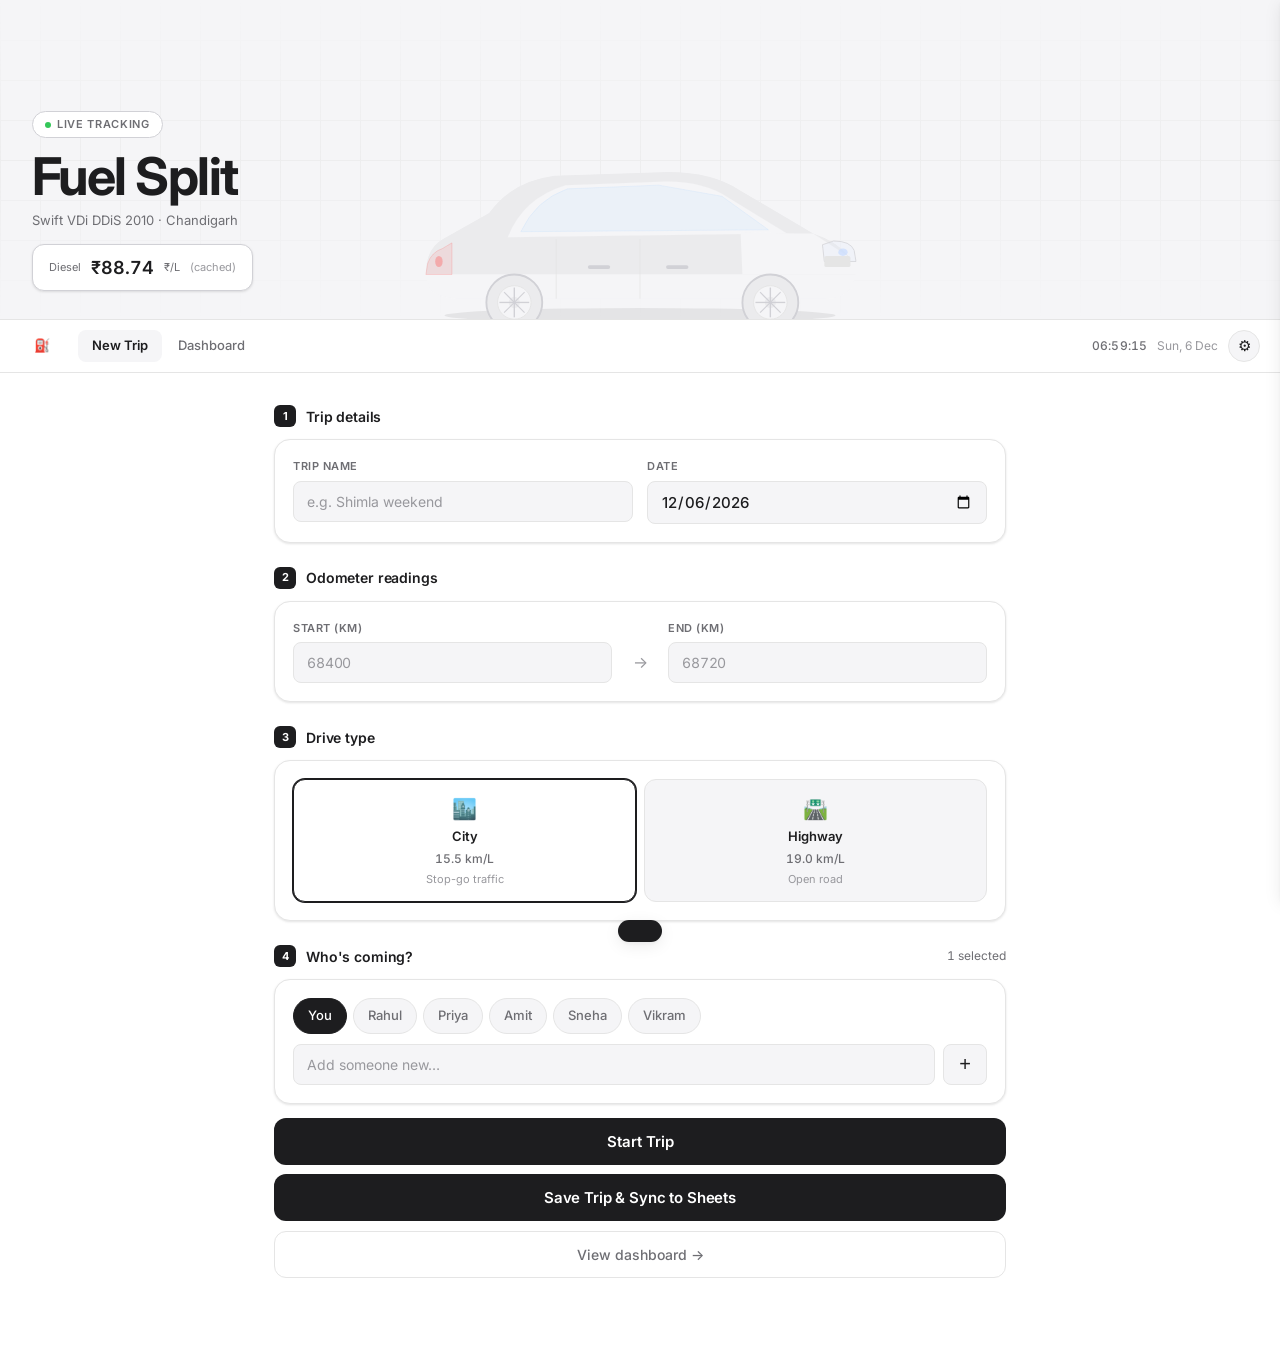
==== index.html @ 834951bd "initial commit" ====
<!DOCTYPE html>
<html lang="en" data-theme="light">
<head>
  <meta charset="UTF-8">
  <meta name="viewport" content="width=device-width, initial-scale=1.0">
  <meta name="apple-mobile-web-app-capable" content="yes">
  <meta name="apple-mobile-web-app-title" content="Fuel Split">
  <title>Fuel Split — New Trip</title>
  <link rel="stylesheet" href="styles.css">
</head>
<body>

<!-- ── SETTINGS ── -->
<div class="settings-overlay" id="settings-overlay"></div>
<aside class="settings-panel" id="settings-panel" aria-label="Settings">
  <div class="settings-header">
    <span class="settings-title">Settings</span>
    <button class="settings-close" id="settings-close" aria-label="Close">✕</button>
  </div>
  <div class="settings-body">
    <div class="setting-row">
      <div>
        <div class="setting-label">Dark mode</div>
        <div class="setting-sub">Switch appearance</div>
      </div>
      <div class="toggle-wrap">
        <input type="checkbox" class="toggle-input" id="theme-toggle">
        <label class="toggle-track" for="theme-toggle"></label>
      </div>
    </div>
    <div class="setting-row">
      <div>
        <div class="setting-label">Notifications</div>
        <div class="setting-sub">Trip alerts in browser</div>
      </div>
      <div class="toggle-wrap">
        <input type="checkbox" class="toggle-input" id="notif-toggle">
        <label class="toggle-track" for="notif-toggle"></label>
      </div>
    </div>
    <div class="setting-row" style="flex-direction:column;align-items:flex-start;gap:0">
      <div class="setting-label">Google Sheets URL</div>
      <div class="setting-sub" style="margin-bottom:8px">Your Apps Script Web App URL</div>
      <input type="text" class="settings-input" id="setting-sheets-url" placeholder="https://script.google.com/macros/s/…">
      <button class="settings-save-btn" id="settings-save-url">Save</button>
    </div>
  </div>
</aside>

<!-- ── HERO ── -->
<header class="hero">
  <div class="hero-grid" aria-hidden="true"></div>
  <div class="car-wrap" aria-hidden="true">
    <svg class="car-svg" viewBox="0 0 580 200" xmlns="http://www.w3.org/2000/svg">
      <ellipse cx="290" cy="196" rx="210" ry="8" fill="rgba(0,0,0,0.07)"/>
      <path d="M60 152 Q60 124 78 114 L128 86 Q152 52 198 46 L320 42 Q368 42 398 62 L476 108 Q506 118 518 138 L522 152 Z" fill="var(--bg-3)"/>
      <path d="M148 112 Q164 70 210 56 L318 52 Q360 52 386 70 L448 108 Z" fill="var(--bg-2)"/>
      <path d="M162 106 Q178 72 212 60 L310 56 L378 68 L428 104 Z" fill="rgba(150,200,255,0.1)" stroke="rgba(150,200,255,0.2)" stroke-width="0.8"/>
      <path d="M398 106 Q428 108 476 108 L522 138 L522 152 L400 152 Z" fill="var(--bg-2)"/>
      <path d="M498 116 Q516 116 520 126 L522 138 L488 138 L486 120 Z" fill="rgba(200,220,255,0.12)" stroke="var(--border-2)" stroke-width="0.8"/>
      <ellipse cx="508" cy="128" rx="5" ry="4" fill="rgba(200,220,255,0.7)"/>
      <rect x="488" y="132" width="28" height="12" rx="2" fill="var(--border)"/>
      <path d="M60 152 L522 152 L518 166 Q508 178 490 178 L100 178 Q76 178 64 168 Z" fill="var(--bg-2)"/>
      <path d="M78 124 Q66 128 62 140 L60 152 L88 152 L88 118 Z" fill="rgba(255,100,100,0.12)" stroke="rgba(255,80,80,0.25)" stroke-width="0.8"/>
      <ellipse cx="74" cy="138" rx="4" ry="6" fill="rgba(255,80,80,0.35)"/>
      <line x1="290" y1="114" x2="290" y2="178" stroke="var(--border)" stroke-width="0.8"/>
      <line x1="200" y1="114" x2="200" y2="178" stroke="var(--border)" stroke-width="0.8"/>
      <rect x="234" y="142" width="24" height="4" rx="2" fill="var(--border-2)"/>
      <rect x="318" y="142" width="24" height="4" rx="2" fill="var(--border-2)"/>
      <circle cx="155" cy="182" r="30" fill="var(--bg-3)" stroke="var(--border-2)" stroke-width="2"/>
      <circle cx="155" cy="182" r="18" fill="var(--bg-2)" stroke="var(--border)" stroke-width="1"/>
      <circle cx="155" cy="182" r="6"  fill="var(--bg-3)"/>
      <line x1="155" y1="166" x2="155" y2="198" stroke="var(--border-2)" stroke-width="1.5"/>
      <line x1="139" y1="182" x2="171" y2="182" stroke="var(--border-2)" stroke-width="1.5"/>
      <line x1="144" y1="171" x2="166" y2="193" stroke="var(--border-2)" stroke-width="1.2"/>
      <line x1="144" y1="193" x2="166" y2="171" stroke="var(--border-2)" stroke-width="1.2"/>
      <circle cx="430" cy="182" r="30" fill="var(--bg-3)" stroke="var(--border-2)" stroke-width="2"/>
      <circle cx="430" cy="182" r="18" fill="var(--bg-2)" stroke="var(--border)" stroke-width="1"/>
      <circle cx="430" cy="182" r="6"  fill="var(--bg-3)"/>
      <line x1="430" y1="166" x2="430" y2="198" stroke="var(--border-2)" stroke-width="1.5"/>
      <line x1="414" y1="182" x2="446" y2="182" stroke="var(--border-2)" stroke-width="1.5"/>
      <line x1="419" y1="171" x2="441" y2="193" stroke="var(--border-2)" stroke-width="1.2"/>
      <line x1="419" y1="193" x2="441" y2="171" stroke="var(--border-2)" stroke-width="1.2"/>
    </svg>
  </div>
  <div class="hero-content">
    <div class="hero-badge"><span class="dot" aria-hidden="true"></span> Live tracking</div>
    <h1 class="hero-title">Fuel Split</h1>
    <p class="hero-sub">Swift VDi DDiS 2010 · Chandigarh</p>
    <div class="fuel-pill" role="status" aria-live="polite">
      <span class="label">Diesel</span>
      <span class="price" id="fuel-price-hero">—</span>
      <span class="label">₹/L</span>
      <span class="loading" id="fuel-loading">fetching…</span>
    </div>
  </div>
</header>

<!-- ── NAV ── -->
<nav class="nav" role="navigation">
  <a href="index.html" class="nav-logo" aria-label="Fuel Split home">⛽</a>
  <a href="index.html" class="active" aria-current="page">New Trip</a>
  <a href="dashboard.html">Dashboard</a>
  <div class="nav-right">
    <span class="nav-clock" id="nav-clock">--:--:--</span>
    <span class="nav-date"  id="nav-date"></span>
    <button class="nav-icon-btn" id="settings-btn" aria-label="Settings">⚙</button>
  </div>
</nav>

<!-- ── ACTIVE TRIP BANNER ── -->
<section class="active-trip-banner" id="active-trip-banner" aria-label="Trip in progress">
  <div class="atb-inner">
    <div class="atb-pulse" aria-hidden="true"></div>
    <div class="atb-info">
      <div class="atb-title" id="atb-title">Trip in progress</div>
      <div class="atb-meta"  id="atb-meta">Started at —</div>
    </div>
    <div class="atb-duration" id="atb-duration" aria-live="off">00m 00s</div>
  </div>
  <div class="atb-inner">
    <div class="atb-end-row">
      <input type="number" id="atb-odo-end" inputmode="numeric" placeholder="End odometer (km)" aria-label="End odometer">
      <button class="btn-finish" id="btn-finish-trip">Finish Trip</button>
      <button class="btn-cancel-trip" id="btn-cancel-trip">Cancel</button>
    </div>
  </div>
</section>

<!-- ── FORM ── -->
<main class="container" id="form-section">

  <!-- 1 · Trip details -->
  <div class="section-head">
    <div class="section-num" aria-hidden="true">1</div>
    <h2 class="section-title">Trip details</h2>
  </div>
  <div class="card">
    <div class="form-grid cols-2">
      <div class="field">
        <label for="trip-name">Trip name</label>
        <input type="text" id="trip-name" placeholder="e.g. Shimla weekend" autocomplete="off">
      </div>
      <div class="field">
        <label for="trip-date">Date</label>
        <input type="date" id="trip-date">
      </div>
    </div>
  </div>

  <!-- 2 · Odometer -->
  <div class="section-head section-gap">
    <div class="section-num" aria-hidden="true">2</div>
    <h2 class="section-title">Odometer readings</h2>
    <span class="section-meta" id="dist-display" aria-live="polite"></span>
  </div>
  <div class="card">
    <div class="odo-row">
      <div class="field">
        <label for="odo-start">Start (km)</label>
        <input type="number" id="odo-start" placeholder="68400" inputmode="numeric">
      </div>
      <div class="odo-arrow" aria-hidden="true">→</div>
      <div class="field">
        <label for="odo-end">End (km)</label>
        <input type="number" id="odo-end" placeholder="68720" inputmode="numeric">
      </div>
    </div>
  </div>

  <!-- 3 · Drive type -->
  <div class="section-head section-gap">
    <div class="section-num" aria-hidden="true">3</div>
    <h2 class="section-title">Drive type</h2>
  </div>
  <div class="card">
    <div class="mileage-toggle" role="group" aria-label="Drive type">
      <label class="mileage-opt">
        <input type="radio" name="mileage" value="15.5" id="mileage-city" checked>
        <div class="mileage-face">
          <span class="mileage-icon" aria-hidden="true">🏙️</span>
          <span class="mileage-name">City</span>
          <span class="mileage-val">15.5 km/L</span>
          <span class="mileage-desc">Stop-go traffic</span>
        </div>
      </label>
      <label class="mileage-opt">
        <input type="radio" name="mileage" value="19" id="mileage-hwy">
        <div class="mileage-face">
          <span class="mileage-icon" aria-hidden="true">🛣️</span>
          <span class="mileage-name">Highway</span>
          <span class="mileage-val">19.0 km/L</span>
          <span class="mileage-desc">Open road</span>
        </div>
      </label>
    </div>
  </div>

  <!-- 4 · Passengers -->
  <div class="section-head section-gap">
    <div class="section-num" aria-hidden="true">4</div>
    <h2 class="section-title">Who's coming?</h2>
    <span class="section-meta" id="pcount-display" aria-live="polite"></span>
  </div>
  <div class="card">
    <div class="passenger-grid" id="p-grid" role="group" aria-label="Passengers"></div>
    <div class="add-row">
      <input type="text" id="new-person" placeholder="Add someone new…" autocomplete="off" aria-label="New passenger name">
      <button class="add-btn" id="add-person-btn" aria-label="Add passenger">+</button>
    </div>
  </div>

  <!-- Live result -->
  <div class="result-card" id="result-card" role="region" aria-label="Cost breakdown" aria-live="polite">
    <div class="result-grid">
      <div class="result-stat"><div class="val" id="r-dist">—</div><div class="lbl">Distance</div></div>
      <div class="result-stat"><div class="val" id="r-fuel">—</div><div class="lbl">Fuel used</div></div>
      <div class="result-stat"><div class="val" id="r-total">—</div><div class="lbl">Total cost</div></div>
    </div>
    <div class="per-person-box">
      <div class="pp-label">Each person pays</div>
      <div class="pp-val" id="r-per">₹0</div>
      <div class="pp-sub" id="r-sub">across 0 people</div>
    </div>
    <div class="split-list" id="split-list" aria-label="Per-person breakdown"></div>
  </div>

  <!-- Actions -->
  <button class="btn-start" id="btn-start-trip">Start Trip</button>
  <button class="btn-primary" id="btn-save-trip">
    <span id="submit-text">Save Trip &amp; Sync to Sheets</span>
  </button>
  <a href="dashboard.html" class="btn-secondary">View dashboard →</a>

</main>

<div class="toast" id="toast" role="alert" aria-live="assertive"></div>

<script src="app.js"></script>
<script src="trip.js"></script>
</body>
</html>
---- styles.css ----
/* ── FONTS ── */
@import url('https://fonts.googleapis.com/css2?family=Inter:wght@300;400;500;600;700&display=swap');

/* ── THEME VARIABLES ── */
:root {
  --bg: #ffffff;
  --bg-2: #f5f5f7;
  --bg-3: #ebebed;
  --surface: #ffffff;
  --surface-2: #f5f5f7;
  --border: #e5e5e5;
  --border-2: #d1d1d6;
  --text: #1d1d1f;
  --text-2: #3d3d3f;
  --muted: #6e6e73;
  --muted-2: #98989d;
  --accent: #1d1d1f;
  --accent-inv: #ffffff;
  --danger: #ff3b30;
  --success: #34c759;
  --shadow: 0 1px 3px rgba(0, 0, 0, 0.08), 0 1px 2px rgba(0, 0, 0, 0.04);
  --shadow-md: 0 4px 16px rgba(0, 0, 0, 0.08), 0 2px 4px rgba(0, 0, 0, 0.04);
  --radius-sm: 8px;
  --radius-md: 12px;
  --radius-lg: 16px;
  --radius-xl: 20px;
  --transition: 0.18s cubic-bezier(0.4, 0, 0.2, 1);
}

[data-theme="dark"] {
  --bg: #000000;
  --bg-2: #111111;
  --bg-3: #1c1c1e;
  --surface: #1c1c1e;
  --surface-2: #2c2c2e;
  --border: #2c2c2e;
  --border-2: #3a3a3c;
  --text: #f5f5f7;
  --text-2: #d1d1d6;
  --muted: #8e8e93;
  --muted-2: #636366;
  --accent: #f5f5f7;
  --accent-inv: #000000;
  --danger: #ff453a;
  --success: #30d158;
  --shadow: 0 1px 3px rgba(0, 0, 0, 0.4), 0 1px 2px rgba(0, 0, 0, 0.3);
  --shadow-md: 0 4px 16px rgba(0, 0, 0, 0.5), 0 2px 4px rgba(0, 0, 0, 0.3);
}

/* ── RESET ── */
*,
*::before,
*::after {
  box-sizing: border-box;
  margin: 0;
  padding: 0;
}

html {
  -webkit-font-smoothing: antialiased;
  -moz-osx-font-smoothing: grayscale;
}

body {
  font-family: 'Inter', -apple-system, sans-serif;
  background: var(--bg);
  color: var(--text);
  min-height: 100vh;
  overflow-x: hidden;
  transition: background var(--transition), color var(--transition);
  font-size: 15px;
  line-height: 1.5;
}

/* ── HERO ── */
.hero {
  position: relative;
  width: 100%;
  min-height: 320px;
  display: flex;
  flex-direction: column;
  justify-content: flex-end;
  overflow: hidden;
  background: var(--bg-2);
  border-bottom: 1px solid var(--border);
}

.hero-grid {
  position: absolute;
  inset: 0;
  background-image:
    linear-gradient(var(--border) 1px, transparent 1px),
    linear-gradient(90deg, var(--border) 1px, transparent 1px);
  background-size: 40px 40px;
  mask-image: linear-gradient(to bottom, transparent 0%, black 50%, transparent 100%);
  opacity: 0.5;
}

.car-wrap {
  position: absolute;
  bottom: 0;
  left: 50%;
  transform: translateX(-50%);
  width: 100%;
  max-width: 600px;
  display: flex;
  justify-content: center;
  pointer-events: none;
}

.car-svg {
  width: 100%;
  max-width: 540px;
  animation: carFloat 5s ease-in-out infinite;
}

@keyframes carFloat {

  0%,
  100% {
    transform: translateY(0px);
  }

  50% {
    transform: translateY(-6px);
  }
}

.hero-content {
  position: relative;
  z-index: 2;
  padding: 0 32px 28px;
}

.hero-badge {
  display: inline-flex;
  align-items: center;
  gap: 6px;
  background: var(--surface);
  border: 1px solid var(--border-2);
  border-radius: 20px;
  padding: 4px 12px;
  font-size: 11px;
  font-weight: 600;
  letter-spacing: 0.06em;
  text-transform: uppercase;
  color: var(--muted);
  margin-bottom: 12px;
}

.hero-badge .dot {
  width: 6px;
  height: 6px;
  background: var(--success);
  border-radius: 50%;
  animation: blink 2s infinite;
}

@keyframes blink {

  0%,
  100% {
    opacity: 1;
  }

  50% {
    opacity: 0.3;
  }
}

.hero-title {
  font-size: clamp(32px, 6vw, 52px);
  font-weight: 700;
  letter-spacing: -0.03em;
  line-height: 1.05;
  color: var(--text);
}

.hero-sub {
  font-size: 13px;
  color: var(--muted);
  margin-top: 6px;
  font-weight: 400;
}

.fuel-pill {
  display: inline-flex;
  align-items: center;
  gap: 10px;
  background: var(--surface);
  border: 1px solid var(--border-2);
  border-radius: var(--radius-md);
  padding: 9px 16px;
  margin-top: 14px;
  font-size: 13px;
  box-shadow: var(--shadow);
}

.fuel-pill .price {
  font-size: 18px;
  font-weight: 600;
  color: var(--text);
  font-variant-numeric: tabular-nums;
}

.fuel-pill .label {
  font-size: 11px;
  color: var(--muted);
}

.fuel-pill .loading {
  color: var(--muted-2);
  font-size: 11px;
}

/* ── NAV ── */
.nav {
  display: flex;
  align-items: center;
  gap: 2px;
  padding: 10px 20px;
  border-bottom: 1px solid var(--border);
  background: rgba(255, 255, 255, 0.85);
  position: sticky;
  top: 0;
  z-index: 100;
  backdrop-filter: saturate(180%) blur(20px);
  -webkit-backdrop-filter: saturate(180%) blur(20px);
  transition: background var(--transition);
}

[data-theme="dark"] .nav {
  background: rgba(0, 0, 0, 0.8);
}

.nav-logo {
  font-size: 14px;
  font-weight: 700;
  letter-spacing: -0.02em;
  color: var(--text);
  margin-right: 12px;
  text-decoration: none;
}

.nav a {
  padding: 6px 14px;
  border-radius: var(--radius-sm);
  font-size: 13px;
  font-weight: 500;
  color: var(--muted);
  text-decoration: none;
  transition: all var(--transition);
}

.nav a:hover {
  color: var(--text);
  background: var(--bg-2);
}

.nav a.active {
  color: var(--text);
  background: var(--bg-2);
  font-weight: 600;
}

.nav-right {
  margin-left: auto;
  display: flex;
  align-items: center;
  gap: 10px;
}

.nav-clock {
  font-size: 12px;
  font-weight: 500;
  color: var(--muted);
  font-variant-numeric: tabular-nums;
  letter-spacing: 0.01em;
}

.nav-date {
  font-size: 12px;
  color: var(--muted-2);
}

.nav-icon-btn {
  width: 32px;
  height: 32px;
  border-radius: 50%;
  background: var(--bg-2);
  border: 1px solid var(--border);
  display: flex;
  align-items: center;
  justify-content: center;
  cursor: pointer;
  transition: all var(--transition);
  color: var(--text);
  font-size: 15px;
}

.nav-icon-btn:hover {
  background: var(--bg-3);
}

/* ── ACTIVE TRIP BANNER ── */
.active-trip-banner {
  background: var(--text);
  color: var(--accent-inv);
  padding: 20px 24px;
  display: none;
}

.active-trip-banner.visible {
  display: block;
}

.atb-inner {
  max-width: 780px;
  margin: 0 auto;
  display: flex;
  align-items: center;
  gap: 16px;
  flex-wrap: wrap;
}

.atb-pulse {
  width: 10px;
  height: 10px;
  border-radius: 50%;
  background: var(--success);
  box-shadow: 0 0 0 3px rgba(52, 199, 89, 0.25);
  animation: pulse-ring 2s infinite;
  flex-shrink: 0;
}

@keyframes pulse-ring {
  0% {
    box-shadow: 0 0 0 0 rgba(52, 199, 89, 0.4);
  }

  70% {
    box-shadow: 0 0 0 8px rgba(52, 199, 89, 0);
  }

  100% {
    box-shadow: 0 0 0 0 rgba(52, 199, 89, 0);
  }
}

.atb-info {
  flex: 1;
}

.atb-title {
  font-size: 14px;
  font-weight: 600;
  opacity: 0.9;
}

.atb-meta {
  font-size: 12px;
  opacity: 0.6;
  margin-top: 2px;
}

.atb-duration {
  font-size: 20px;
  font-weight: 700;
  font-variant-numeric: tabular-nums;
  letter-spacing: -0.02em;
}

.atb-end-row {
  display: flex;
  align-items: center;
  gap: 8px;
  margin-top: 14px;
  padding-top: 14px;
  border-top: 1px solid rgba(255, 255, 255, 0.12);
}

.atb-end-row input {
  background: rgba(255, 255, 255, 0.1);
  border: 1px solid rgba(255, 255, 255, 0.2);
  border-radius: var(--radius-sm);
  padding: 9px 14px;
  font-size: 15px;
  font-family: 'Inter', sans-serif;
  font-weight: 500;
  color: inherit;
  outline: none;
  width: 160px;
  font-variant-numeric: tabular-nums;
}

.atb-end-row input::placeholder {
  color: rgba(255, 255, 255, 0.35);
}

.atb-end-row input:focus {
  border-color: rgba(255, 255, 255, 0.5);
}

.btn-finish {
  padding: 9px 20px;
  background: var(--accent-inv);
  color: var(--accent);
  border: none;
  border-radius: var(--radius-sm);
  font-size: 13px;
  font-weight: 600;
  font-family: 'Inter', sans-serif;
  cursor: pointer;
  transition: opacity var(--transition);
}

.btn-finish:hover {
  opacity: 0.85;
}

.btn-cancel-trip {
  padding: 9px 16px;
  background: transparent;
  color: rgba(255, 255, 255, 0.5);
  border: 1px solid rgba(255, 255, 255, 0.15);
  border-radius: var(--radius-sm);
  font-size: 13px;
  font-family: 'Inter', sans-serif;
  cursor: pointer;
  transition: all var(--transition);
}

.btn-cancel-trip:hover {
  color: rgba(255, 255, 255, 0.8);
  border-color: rgba(255, 255, 255, 0.3);
}

/* ── CONTAINER ── */
.container {
  max-width: 780px;
  margin: 0 auto;
  padding: 32px 24px 80px;
}

.container-wide {
  max-width: 1080px;
  margin: 0 auto;
  padding: 28px 24px 80px;
}

/* ── SECTION HEADERS ── */
.section-head {
  display: flex;
  align-items: center;
  gap: 10px;
  margin-bottom: 12px;
}

.section-num {
  width: 22px;
  height: 22px;
  background: var(--text);
  color: var(--accent-inv);
  border-radius: 6px;
  display: flex;
  align-items: center;
  justify-content: center;
  font-size: 11px;
  font-weight: 700;
  flex-shrink: 0;
}

.section-title {
  font-size: 14px;
  font-weight: 600;
  letter-spacing: -0.01em;
}

.section-meta {
  font-size: 12px;
  color: var(--muted);
  margin-left: auto;
  font-variant-numeric: tabular-nums;
}

/* ── CARDS ── */
.card {
  background: var(--surface);
  border: 1px solid var(--border);
  border-radius: var(--radius-lg);
  padding: 18px;
  margin-bottom: 10px;
  box-shadow: var(--shadow);
  transition: border-color var(--transition);
}

.card:focus-within {
  border-color: var(--border-2);
}

.section-gap {
  margin-top: 24px;
}

/* ── FORM ELEMENTS ── */
.form-grid {
  display: grid;
  gap: 14px;
}

.form-grid.cols-2 {
  grid-template-columns: 1fr 1fr;
}

.form-grid.cols-3 {
  grid-template-columns: 1fr 1fr 1fr;
}

.field label {
  display: block;
  font-size: 11px;
  font-weight: 600;
  letter-spacing: 0.05em;
  text-transform: uppercase;
  color: var(--muted);
  margin-bottom: 6px;
}

input[type=text],
input[type=number],
input[type=date] {
  width: 100%;
  background: var(--bg-2);
  border: 1px solid var(--border);
  border-radius: var(--radius-sm);
  padding: 10px 13px;
  font-size: 15px;
  font-family: 'Inter', sans-serif;
  font-weight: 500;
  color: var(--text);
  outline: none;
  transition: border-color var(--transition), box-shadow var(--transition);
  -webkit-appearance: none;
}

input[type=number] {
  font-variant-numeric: tabular-nums;
  letter-spacing: -0.01em;
}

input:focus {
  border-color: var(--border-2);
  box-shadow: 0 0 0 3px rgba(0, 0, 0, 0.06);
}

[data-theme="dark"] input:focus {
  box-shadow: 0 0 0 3px rgba(255, 255, 255, 0.06);
}

input::placeholder {
  color: var(--muted-2);
  font-weight: 400;
  font-size: 14px;
}

/* Odo row */
.odo-row {
  display: grid;
  grid-template-columns: 1fr 40px 1fr;
  gap: 8px;
  align-items: end;
}

.odo-arrow {
  height: 42px;
  display: flex;
  align-items: center;
  justify-content: center;
  color: var(--muted-2);
  font-size: 16px;
}

/* Mileage toggle */
.mileage-toggle {
  display: grid;
  grid-template-columns: 1fr 1fr;
  gap: 8px;
}

.mileage-opt {
  position: relative;
  cursor: pointer;
}

.mileage-opt input {
  display: none;
}

.mileage-face {
  display: flex;
  flex-direction: column;
  align-items: center;
  justify-content: center;
  gap: 3px;
  padding: 14px 10px;
  border-radius: var(--radius-md);
  border: 1px solid var(--border);
  background: var(--bg-2);
  transition: all var(--transition);
  text-align: center;
}

.mileage-opt input:checked~.mileage-face {
  border-color: var(--text);
  background: var(--surface);
  box-shadow: 0 0 0 1px var(--text);
}

.mileage-icon {
  font-size: 20px;
}

.mileage-name {
  font-size: 13px;
  font-weight: 600;
  color: var(--text);
}

.mileage-val {
  font-size: 12px;
  color: var(--muted);
  font-variant-numeric: tabular-nums;
  font-weight: 500;
}

.mileage-desc {
  font-size: 11px;
  color: var(--muted-2);
}

/* Passengers */
.passenger-grid {
  display: flex;
  flex-wrap: wrap;
  gap: 6px;
  margin-bottom: 10px;
}

.p-chip {
  padding: 7px 14px;
  border-radius: 20px;
  font-size: 13px;
  font-weight: 500;
  background: var(--bg-2);
  border: 1px solid var(--border);
  color: var(--muted);
  cursor: pointer;
  transition: all var(--transition);
  user-select: none;
}

.p-chip:hover {
  border-color: var(--border-2);
  color: var(--text);
}

.p-chip.on {
  background: var(--text);
  border-color: var(--text);
  color: var(--accent-inv);
}

.add-row {
  display: flex;
  gap: 8px;
}

.add-row input {
  flex: 1;
}

.add-btn {
  background: var(--bg-2);
  border: 1px solid var(--border);
  border-radius: var(--radius-sm);
  width: 44px;
  color: var(--text);
  font-size: 20px;
  font-weight: 300;
  cursor: pointer;
  display: flex;
  align-items: center;
  justify-content: center;
  transition: all var(--transition);
  flex-shrink: 0;
}

.add-btn:hover {
  background: var(--bg-3);
  border-color: var(--border-2);
}

/* Live result card */
.result-card {
  background: var(--bg-2);
  border: 1px solid var(--border);
  border-radius: var(--radius-lg);
  padding: 20px;
  margin: 14px 0;
  display: none;
  box-shadow: var(--shadow);
}

.result-card.show {
  display: block;
  animation: fadeUp 0.2s ease;
}

@keyframes fadeUp {
  from {
    opacity: 0;
    transform: translateY(6px);
  }

  to {
    opacity: 1;
    transform: translateY(0);
  }
}

.result-grid {
  display: grid;
  grid-template-columns: 1fr 1fr 1fr;
  gap: 12px;
  margin-bottom: 16px;
}

.result-stat {
  text-align: center;
}

.result-stat .val {
  font-size: 18px;
  font-weight: 600;
  color: var(--text);
  font-variant-numeric: tabular-nums;
  letter-spacing: -0.02em;
}

.result-stat .lbl {
  font-size: 10px;
  letter-spacing: 0.05em;
  text-transform: uppercase;
  color: var(--muted);
  margin-top: 3px;
}

.per-person-box {
  border-top: 1px solid var(--border);
  padding-top: 16px;
  text-align: center;
}

.per-person-box .pp-label {
  font-size: 11px;
  letter-spacing: 0.06em;
  text-transform: uppercase;
  color: var(--muted);
  margin-bottom: 4px;
}

.per-person-box .pp-val {
  font-size: 48px;
  font-weight: 700;
  color: var(--text);
  line-height: 1.05;
  letter-spacing: -0.03em;
  font-variant-numeric: tabular-nums;
}

.per-person-box .pp-sub {
  font-size: 13px;
  color: var(--muted);
  margin-top: 4px;
}

.split-list {
  margin-top: 14px;
  display: flex;
  flex-direction: column;
  gap: 4px;
}

.split-row {
  display: flex;
  justify-content: space-between;
  align-items: center;
  font-size: 13px;
  padding: 7px 10px;
  background: var(--surface);
  border: 1px solid var(--border);
  border-radius: var(--radius-sm);
}

.split-row .name {
  color: var(--text-2);
  font-weight: 500;
}

.split-row .amt {
  font-variant-numeric: tabular-nums;
  color: var(--text);
  font-weight: 600;
}

/* ── BUTTONS ── */
.btn-primary {
  display: flex;
  align-items: center;
  justify-content: center;
  gap: 8px;
  width: 100%;
  padding: 14px;
  margin-top: 9px;
  background: var(--text);
  color: var(--accent-inv);
  border: none;
  border-radius: var(--radius-md);
  font-size: 15px;
  font-weight: 600;
  font-family: 'Inter', sans-serif;
  letter-spacing: -0.01em;
  cursor: pointer;
  transition: opacity var(--transition), transform var(--transition);
}

.btn-primary:hover {
  opacity: 0.85;
}

.btn-primary:active {
  transform: scale(0.99);
}

.btn-primary.loading {
  opacity: 0.6;
  pointer-events: none;
}

.btn-start {
  width: 100%;
  padding: 14px;
  background: var(--text);
  color: var(--accent-inv);
  border: none;
  border-radius: var(--radius-md);
  font-size: 15px;
  font-weight: 600;
  font-family: 'Inter', sans-serif;
  cursor: pointer;
  transition: opacity var(--transition);
  margin-top: 4px;
}

.btn-start:hover {
  opacity: 0.85;
}

.btn-secondary {
  display: block;
  text-align: center;
  margin-top: 10px;
  padding: 12px;
  border: 1px solid var(--border);
  border-radius: var(--radius-md);
  font-size: 14px;
  font-weight: 500;
  color: var(--muted);
  text-decoration: none;
  transition: all var(--transition);
  cursor: pointer;
  background: transparent;
  width: 100%;
  font-family: 'Inter', sans-serif;
}

.btn-secondary:hover {
  border-color: var(--border-2);
  color: var(--text);
  background: var(--bg-2);
}

/* ── SETTINGS PANEL ── */
.settings-overlay {
  position: fixed;
  inset: 0;
  background: rgba(0, 0, 0, 0.3);
  z-index: 200;
  opacity: 0;
  pointer-events: none;
  transition: opacity var(--transition);
  backdrop-filter: blur(2px);
}

.settings-overlay.open {
  opacity: 1;
  pointer-events: all;
}

.settings-panel {
  position: fixed;
  top: 0;
  right: 0;
  bottom: 0;
  width: 320px;
  background: var(--surface);
  border-left: 1px solid var(--border);
  z-index: 201;
  transform: translateX(100%);
  transition: transform 0.25s cubic-bezier(0.4, 0, 0.2, 1);
  display: flex;
  flex-direction: column;
  box-shadow: var(--shadow-md);
}

.settings-panel.open {
  transform: translateX(0);
}

.settings-header {
  display: flex;
  align-items: center;
  justify-content: space-between;
  padding: 20px 20px 16px;
  border-bottom: 1px solid var(--border);
}

.settings-title {
  font-size: 16px;
  font-weight: 600;
  letter-spacing: -0.01em;
}

.settings-close {
  width: 28px;
  height: 28px;
  border-radius: 50%;
  background: var(--bg-2);
  border: none;
  cursor: pointer;
  display: flex;
  align-items: center;
  justify-content: center;
  font-size: 14px;
  color: var(--muted);
  transition: all var(--transition);
}

.settings-close:hover {
  background: var(--bg-3);
  color: var(--text);
}

.settings-body {
  flex: 1;
  padding: 20px;
  overflow-y: auto;
}

.setting-row {
  display: flex;
  align-items: center;
  justify-content: space-between;
  padding: 14px 0;
  border-bottom: 1px solid var(--border);
}

.setting-row:last-child {
  border-bottom: none;
}

.setting-label {
  font-size: 14px;
  font-weight: 500;
}

.setting-sub {
  font-size: 12px;
  color: var(--muted);
  margin-top: 2px;
}

/* Toggle switch */
.toggle-wrap {
  position: relative;
}

.toggle-input {
  position: absolute;
  opacity: 0;
  width: 0;
  height: 0;
}

.toggle-track {
  display: block;
  width: 44px;
  height: 26px;
  background: var(--bg-3);
  border-radius: 13px;
  cursor: pointer;
  transition: background var(--transition);
  position: relative;
}

.toggle-input:checked+.toggle-track {
  background: var(--text);
}

.toggle-track::after {
  content: '';
  position: absolute;
  top: 3px;
  left: 3px;
  width: 20px;
  height: 20px;
  background: #fff;
  border-radius: 50%;
  transition: transform var(--transition);
  box-shadow: 0 1px 3px rgba(0, 0, 0, 0.2);
}

.toggle-input:checked+.toggle-track::after {
  transform: translateX(18px);
}

.settings-input {
  width: 100%;
  background: var(--bg-2);
  border: 1px solid var(--border);
  border-radius: var(--radius-sm);
  padding: 9px 12px;
  font-size: 12px;
  font-family: 'Inter', monospace;
  color: var(--text);
  outline: none;
  margin-top: 10px;
  transition: border-color var(--transition);
}

.settings-input:focus {
  border-color: var(--border-2);
}

.settings-input::placeholder {
  color: var(--muted-2);
  font-weight: 400;
}

.settings-save-btn {
  width: 100%;
  margin-top: 8px;
  padding: 10px;
  background: var(--text);
  color: var(--accent-inv);
  border: none;
  border-radius: var(--radius-sm);
  font-size: 13px;
  font-weight: 600;
  font-family: 'Inter', sans-serif;
  cursor: pointer;
  transition: opacity var(--transition);
}

.settings-save-btn:hover {
  opacity: 0.8;
}

/* ── TOAST ── */
.toast {
  position: fixed;
  bottom: 28px;
  left: 50%;
  transform: translateX(-50%) translateY(70px);
  background: var(--text);
  color: var(--accent-inv);
  padding: 11px 22px;
  border-radius: 24px;
  font-size: 13px;
  font-weight: 600;
  z-index: 500;
  transition: transform 0.3s cubic-bezier(0.34, 1.56, 0.64, 1);
  white-space: nowrap;
  pointer-events: none;
  box-shadow: var(--shadow-md);
}

.toast.show {
  transform: translateX(-50%) translateY(0);
}

/* ── DASHBOARD HEADER ── */
.dash-header {
  padding: 28px 24px 20px;
  border-bottom: 1px solid var(--border);
  display: flex;
  align-items: flex-end;
  justify-content: space-between;
  flex-wrap: wrap;
  gap: 14px;
}

.dash-title {
  font-size: 28px;
  font-weight: 700;
  letter-spacing: -0.03em;
  line-height: 1;
  color: var(--text);
}

.dash-sub {
  font-size: 13px;
  color: var(--muted);
  margin-top: 4px;
}

.header-actions {
  display: flex;
  gap: 8px;
  align-items: center;
}

.btn-export {
  padding: 8px 16px;
  background: var(--text);
  color: var(--accent-inv);
  border: none;
  border-radius: var(--radius-sm);
  font-size: 13px;
  font-weight: 600;
  font-family: 'Inter', sans-serif;
  cursor: pointer;
  transition: opacity var(--transition);
}

.btn-export:hover {
  opacity: 0.8;
}

.btn-outline {
  padding: 8px 16px;
  background: transparent;
  color: var(--muted);
  border: 1px solid var(--border-2);
  border-radius: var(--radius-sm);
  font-size: 13px;
  font-weight: 500;
  font-family: 'Inter', sans-serif;
  cursor: pointer;
  transition: all var(--transition);
  text-decoration: none;
  display: inline-flex;
  align-items: center;
}

.btn-outline:hover {
  color: var(--text);
  border-color: var(--text);
}

/* ── STAT CARDS ── */
.stats-row {
  display: grid;
  grid-template-columns: repeat(4, 1fr);
  gap: 10px;
  margin-bottom: 20px;
}

.stat-card {
  background: var(--surface);
  border: 1px solid var(--border);
  border-radius: var(--radius-md);
  padding: 16px;
  box-shadow: var(--shadow);
}

.stat-label {
  font-size: 10px;
  font-weight: 600;
  letter-spacing: 0.06em;
  text-transform: uppercase;
  color: var(--muted);
  margin-bottom: 8px;
}

.stat-val {
  font-size: 24px;
  font-weight: 700;
  color: var(--text);
  letter-spacing: -0.03em;
  font-variant-numeric: tabular-nums;
  line-height: 1;
}

.stat-sub {
  font-size: 11px;
  color: var(--muted-2);
  margin-top: 4px;
}

/* ── CHARTS ── */
.charts-grid {
  display: grid;
  grid-template-columns: 1fr 1fr;
  gap: 14px;
  margin-bottom: 20px;
}

.chart-card {
  background: var(--surface);
  border: 1px solid var(--border);
  border-radius: var(--radius-lg);
  padding: 18px;
  box-shadow: var(--shadow);
}

.chart-card.wide {
  grid-column: 1 / -1;
}

.chart-label {
  font-size: 11px;
  font-weight: 600;
  letter-spacing: 0.05em;
  text-transform: uppercase;
  color: var(--muted);
  margin-bottom: 14px;
}

.chart-wrap {
  position: relative;
  height: 180px;
}

.chart-wrap.tall {
  height: 240px;
}

/* Leaderboard */
.leaderboard {
  margin-top: 4px;
}

.lb-row {
  display: flex;
  align-items: center;
  gap: 10px;
  padding: 8px 0;
  border-bottom: 1px solid var(--border);
}

.lb-row:last-child {
  border-bottom: none;
}

.lb-rank {
  font-size: 11px;
  color: var(--muted-2);
  min-width: 16px;
  font-weight: 600;
  font-variant-numeric: tabular-nums;
}

.lb-name {
  font-size: 13px;
  font-weight: 500;
  flex: 1;
}

.lb-bar-wrap {
  flex: 2;
  height: 3px;
  background: var(--bg-3);
  border-radius: 2px;
  overflow: hidden;
}

.lb-bar {
  height: 100%;
  background: var(--text);
  border-radius: 2px;
  transition: width 0.6s ease;
}

.lb-amt {
  font-size: 13px;
  color: var(--text);
  font-weight: 600;
  min-width: 60px;
  text-align: right;
  font-variant-numeric: tabular-nums;
}

.lb-trips {
  font-size: 11px;
  color: var(--muted-2);
  min-width: 30px;
  text-align: right;
}

/* ── TRIPS TABLE ── */
.table-section {
  margin-top: 20px;
}

.table-head {
  display: flex;
  align-items: center;
  justify-content: space-between;
  margin-bottom: 12px;
  flex-wrap: wrap;
  gap: 10px;
}

.table-title {
  font-size: 14px;
  font-weight: 600;
}

.controls {
  display: flex;
  gap: 8px;
  align-items: center;
  flex-wrap: wrap;
}

.filter-sel {
  background: var(--surface);
  border: 1px solid var(--border);
  border-radius: var(--radius-sm);
  padding: 7px 12px;
  font-size: 13px;
  font-family: 'Inter', sans-serif;
  color: var(--muted);
  outline: none;
  cursor: pointer;
  transition: border-color var(--transition);
  -webkit-appearance: none;
  background-image: url("data:image/svg+xml,%3Csvg xmlns='http://www.w3.org/2000/svg' width='12' height='12' viewBox='0 0 12 12'%3E%3Cpath fill='%236e6e73' d='M6 8L1 3h10z'/%3E%3C/svg%3E");
  background-repeat: no-repeat;
  background-position: right 10px center;
  padding-right: 28px;
}

.filter-sel:focus {
  border-color: var(--border-2);
  color: var(--text);
}

.search-input {
  background: var(--surface);
  border: 1px solid var(--border);
  border-radius: var(--radius-sm);
  padding: 7px 12px;
  font-size: 13px;
  font-family: 'Inter', sans-serif;
  color: var(--text);
  outline: none;
  width: 150px;
  transition: border-color var(--transition);
}

.search-input::placeholder {
  color: var(--muted-2);
}

.search-input:focus {
  border-color: var(--border-2);
}

/* Trip cards */
.trip-card {
  background: var(--surface);
  border: 1px solid var(--border);
  border-radius: var(--radius-md);
  padding: 14px 16px;
  margin-bottom: 8px;
  display: grid;
  grid-template-columns: 1fr auto;
  gap: 12px;
  align-items: start;
  transition: border-color var(--transition);
  animation: fadeUp 0.2s ease;
  box-shadow: var(--shadow);
}

.trip-card:hover {
  border-color: var(--border-2);
}

.trip-name {
  font-size: 14px;
  font-weight: 600;
  letter-spacing: -0.01em;
}

.trip-meta {
  font-size: 11px;
  color: var(--muted);
  margin-top: 2px;
  font-variant-numeric: tabular-nums;
}

.trip-chips {
  display: flex;
  flex-wrap: wrap;
  gap: 4px;
  margin-top: 8px;
}

.trip-chip {
  font-size: 10px;
  padding: 3px 8px;
  border-radius: 10px;
  background: var(--bg-2);
  color: var(--muted);
  border: 1px solid var(--border);
  font-weight: 500;
}

.trip-chip.highway {
  background: var(--bg-2);
  color: var(--text);
  border-color: var(--border-2);
}

.trip-chip.city {
  background: var(--bg-2);
  color: var(--text);
  border-color: var(--border-2);
}

.trip-right {
  text-align: right;
}

.trip-total {
  font-size: 18px;
  font-weight: 700;
  color: var(--text);
  font-variant-numeric: tabular-nums;
  letter-spacing: -0.02em;
}

.trip-per {
  font-size: 11px;
  color: var(--muted);
  margin-top: 2px;
  font-variant-numeric: tabular-nums;
}

.trip-del {
  background: none;
  border: none;
  cursor: pointer;
  color: var(--muted-2);
  font-size: 13px;
  margin-top: 8px;
  padding: 4px 6px;
  border-radius: 6px;
  transition: all var(--transition);
  display: block;
  margin-left: auto;
}

.trip-del:hover {
  color: var(--danger);
  background: rgba(255, 59, 48, 0.08);
}

/* Empty state */
.empty-state {
  text-align: center;
  padding: 56px 20px;
  color: var(--muted);
}

.empty-icon {
  font-size: 40px;
  margin-bottom: 14px;
  opacity: 0.4;
}

.empty-text {
  font-size: 14px;
  line-height: 1.7;
}

.empty-link {
  color: var(--text);
  text-decoration: underline;
  font-weight: 600;
}

/* ── RESPONSIVE ── */
@media (max-width: 700px) {
  .stats-row {
    grid-template-columns: 1fr 1fr;
  }

  .charts-grid {
    grid-template-columns: 1fr;
  }

  .chart-card.wide {
    grid-column: 1;
  }

  .dash-header {
    padding: 20px 16px 16px;
  }

  .container,
  .container-wide {
    padding: 20px 16px 80px;
  }

  .settings-panel {
    width: 100%;
  }
}

@media (max-width: 480px) {

  .form-grid.cols-2,
  .form-grid.cols-3 {
    grid-template-columns: 1fr;
  }

  .result-grid {
    grid-template-columns: 1fr 1fr;
  }

  .hero-title {
    font-size: 28px;
  }

  .hero-content {
    padding: 0 20px 24px;
  }

  .nav-date {
    display: none;
  }
}
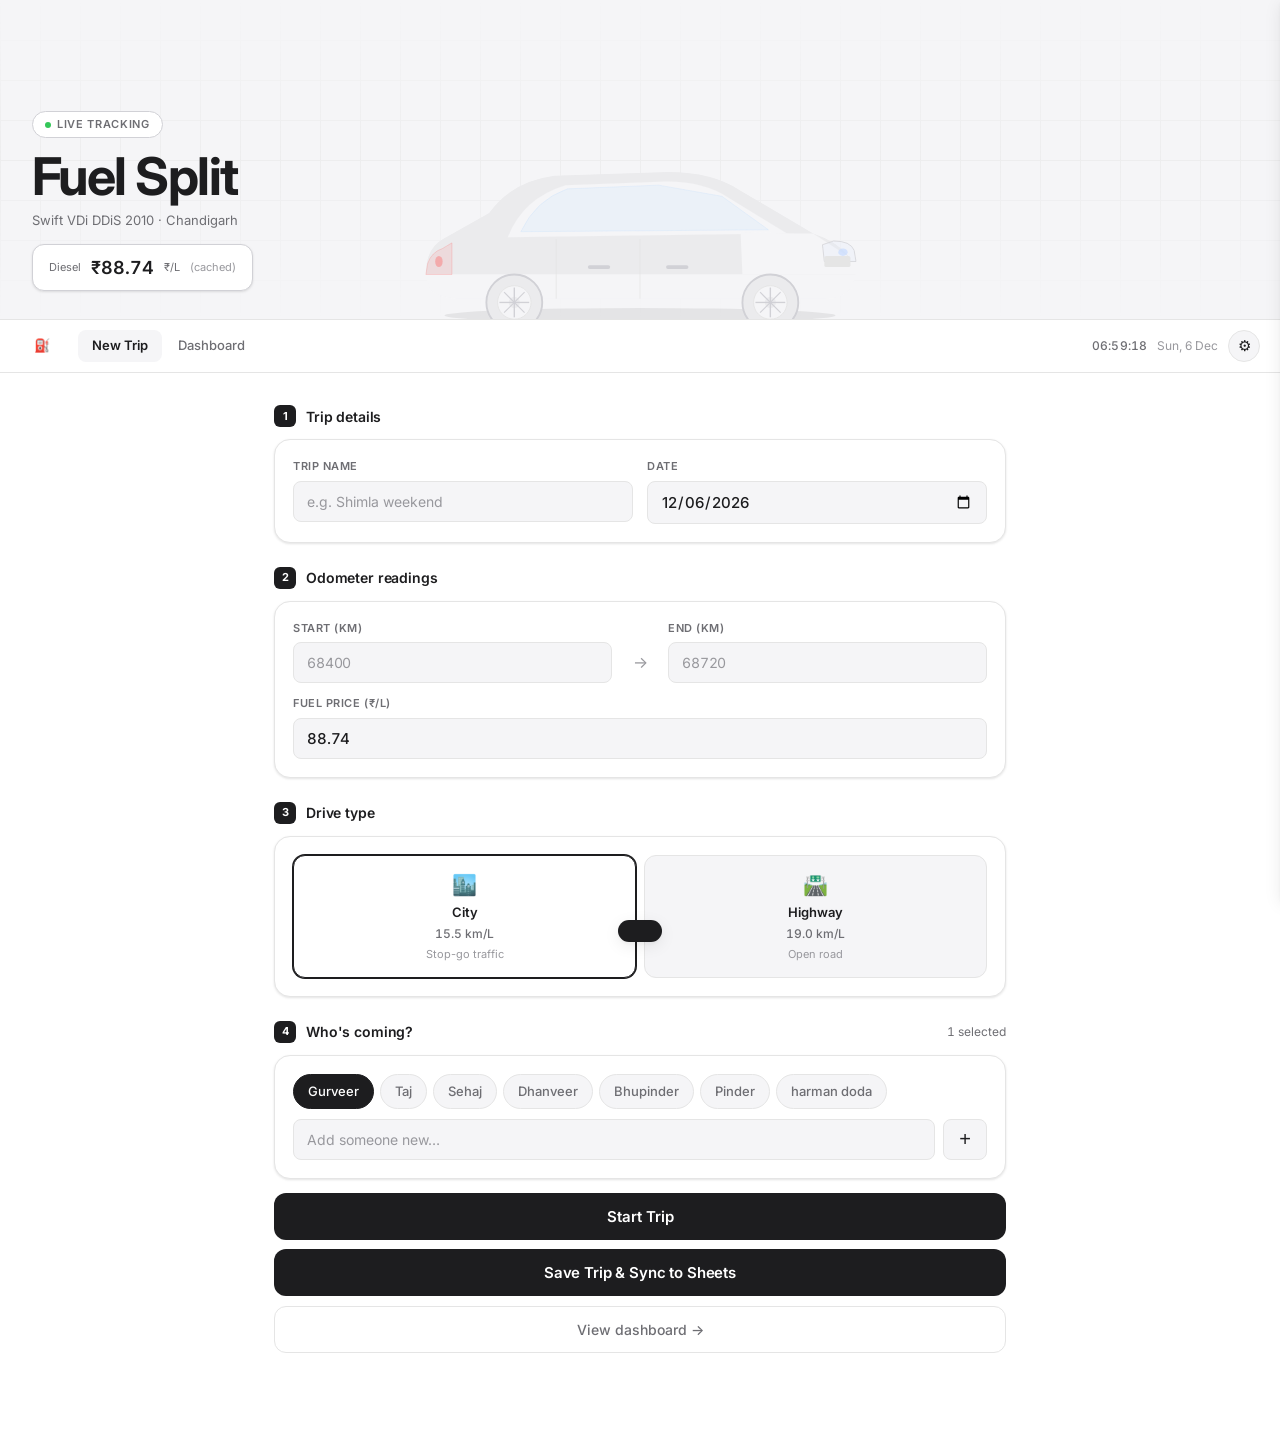
==== commit 37844f29: "feat: add manual fuel price, auto odometer, dashboard fuel stats, and PWA icon setup - Added persist" ====
--- a/index.html
+++ b/index.html
@@ -1,5 +1,6 @@
 <!DOCTYPE html>
 <html lang="en" data-theme="light">
+
 <head>
   <meta charset="UTF-8">
   <meta name="viewport" content="width=device-width, initial-scale=1.0">
@@ -7,236 +8,266 @@
   <meta name="apple-mobile-web-app-title" content="Fuel Split">
   <title>Fuel Split — New Trip</title>
   <link rel="stylesheet" href="styles.css">
+  <link rel="apple-touch-icon" href="icon.png">
+  <link rel="apple-touch-icon" sizes="180x180" href="icon.png">
+<link rel="icon" type="image/png" sizes="192x192" href="icon.png">
+<link rel="icon" type="image/png" sizes="512x512" href="icon.png">
+<link rel="manifest" href="manifest.json">
 </head>
+
 <body>
 
-<!-- ── SETTINGS ── -->
-<div class="settings-overlay" id="settings-overlay"></div>
-<aside class="settings-panel" id="settings-panel" aria-label="Settings">
-  <div class="settings-header">
-    <span class="settings-title">Settings</span>
-    <button class="settings-close" id="settings-close" aria-label="Close">✕</button>
-  </div>
-  <div class="settings-body">
-    <div class="setting-row">
-      <div>
-        <div class="setting-label">Dark mode</div>
-        <div class="setting-sub">Switch appearance</div>
-      </div>
-      <div class="toggle-wrap">
-        <input type="checkbox" class="toggle-input" id="theme-toggle">
-        <label class="toggle-track" for="theme-toggle"></label>
-      </div>
-    </div>
-    <div class="setting-row">
-      <div>
-        <div class="setting-label">Notifications</div>
-        <div class="setting-sub">Trip alerts in browser</div>
-      </div>
-      <div class="toggle-wrap">
-        <input type="checkbox" class="toggle-input" id="notif-toggle">
-        <label class="toggle-track" for="notif-toggle"></label>
-      </div>
-    </div>
-    <div class="setting-row" style="flex-direction:column;align-items:flex-start;gap:0">
-      <div class="setting-label">Google Sheets URL</div>
-      <div class="setting-sub" style="margin-bottom:8px">Your Apps Script Web App URL</div>
-      <input type="text" class="settings-input" id="setting-sheets-url" placeholder="https://script.google.com/macros/s/…">
-      <button class="settings-save-btn" id="settings-save-url">Save</button>
-    </div>
-  </div>
-</aside>
-
-<!-- ── HERO ── -->
-<header class="hero">
-  <div class="hero-grid" aria-hidden="true"></div>
-  <div class="car-wrap" aria-hidden="true">
-    <svg class="car-svg" viewBox="0 0 580 200" xmlns="http://www.w3.org/2000/svg">
-      <ellipse cx="290" cy="196" rx="210" ry="8" fill="rgba(0,0,0,0.07)"/>
-      <path d="M60 152 Q60 124 78 114 L128 86 Q152 52 198 46 L320 42 Q368 42 398 62 L476 108 Q506 118 518 138 L522 152 Z" fill="var(--bg-3)"/>
-      <path d="M148 112 Q164 70 210 56 L318 52 Q360 52 386 70 L448 108 Z" fill="var(--bg-2)"/>
-      <path d="M162 106 Q178 72 212 60 L310 56 L378 68 L428 104 Z" fill="rgba(150,200,255,0.1)" stroke="rgba(150,200,255,0.2)" stroke-width="0.8"/>
-      <path d="M398 106 Q428 108 476 108 L522 138 L522 152 L400 152 Z" fill="var(--bg-2)"/>
-      <path d="M498 116 Q516 116 520 126 L522 138 L488 138 L486 120 Z" fill="rgba(200,220,255,0.12)" stroke="var(--border-2)" stroke-width="0.8"/>
-      <ellipse cx="508" cy="128" rx="5" ry="4" fill="rgba(200,220,255,0.7)"/>
-      <rect x="488" y="132" width="28" height="12" rx="2" fill="var(--border)"/>
-      <path d="M60 152 L522 152 L518 166 Q508 178 490 178 L100 178 Q76 178 64 168 Z" fill="var(--bg-2)"/>
-      <path d="M78 124 Q66 128 62 140 L60 152 L88 152 L88 118 Z" fill="rgba(255,100,100,0.12)" stroke="rgba(255,80,80,0.25)" stroke-width="0.8"/>
-      <ellipse cx="74" cy="138" rx="4" ry="6" fill="rgba(255,80,80,0.35)"/>
-      <line x1="290" y1="114" x2="290" y2="178" stroke="var(--border)" stroke-width="0.8"/>
-      <line x1="200" y1="114" x2="200" y2="178" stroke="var(--border)" stroke-width="0.8"/>
-      <rect x="234" y="142" width="24" height="4" rx="2" fill="var(--border-2)"/>
-      <rect x="318" y="142" width="24" height="4" rx="2" fill="var(--border-2)"/>
-      <circle cx="155" cy="182" r="30" fill="var(--bg-3)" stroke="var(--border-2)" stroke-width="2"/>
-      <circle cx="155" cy="182" r="18" fill="var(--bg-2)" stroke="var(--border)" stroke-width="1"/>
-      <circle cx="155" cy="182" r="6"  fill="var(--bg-3)"/>
-      <line x1="155" y1="166" x2="155" y2="198" stroke="var(--border-2)" stroke-width="1.5"/>
-      <line x1="139" y1="182" x2="171" y2="182" stroke="var(--border-2)" stroke-width="1.5"/>
-      <line x1="144" y1="171" x2="166" y2="193" stroke="var(--border-2)" stroke-width="1.2"/>
-      <line x1="144" y1="193" x2="166" y2="171" stroke="var(--border-2)" stroke-width="1.2"/>
-      <circle cx="430" cy="182" r="30" fill="var(--bg-3)" stroke="var(--border-2)" stroke-width="2"/>
-      <circle cx="430" cy="182" r="18" fill="var(--bg-2)" stroke="var(--border)" stroke-width="1"/>
-      <circle cx="430" cy="182" r="6"  fill="var(--bg-3)"/>
-      <line x1="430" y1="166" x2="430" y2="198" stroke="var(--border-2)" stroke-width="1.5"/>
-      <line x1="414" y1="182" x2="446" y2="182" stroke="var(--border-2)" stroke-width="1.5"/>
-      <line x1="419" y1="171" x2="441" y2="193" stroke="var(--border-2)" stroke-width="1.2"/>
-      <line x1="419" y1="193" x2="441" y2="171" stroke="var(--border-2)" stroke-width="1.2"/>
-    </svg>
-  </div>
-  <div class="hero-content">
-    <div class="hero-badge"><span class="dot" aria-hidden="true"></span> Live tracking</div>
-    <h1 class="hero-title">Fuel Split</h1>
-    <p class="hero-sub">Swift VDi DDiS 2010 · Chandigarh</p>
-    <div class="fuel-pill" role="status" aria-live="polite">
-      <span class="label">Diesel</span>
-      <span class="price" id="fuel-price-hero">—</span>
-      <span class="label">₹/L</span>
-      <span class="loading" id="fuel-loading">fetching…</span>
-    </div>
-  </div>
-</header>
-
-<!-- ── NAV ── -->
-<nav class="nav" role="navigation">
-  <a href="index.html" class="nav-logo" aria-label="Fuel Split home">⛽</a>
-  <a href="index.html" class="active" aria-current="page">New Trip</a>
-  <a href="dashboard.html">Dashboard</a>
-  <div class="nav-right">
-    <span class="nav-clock" id="nav-clock">--:--:--</span>
-    <span class="nav-date"  id="nav-date"></span>
-    <button class="nav-icon-btn" id="settings-btn" aria-label="Settings">⚙</button>
-  </div>
-</nav>
-
-<!-- ── ACTIVE TRIP BANNER ── -->
-<section class="active-trip-banner" id="active-trip-banner" aria-label="Trip in progress">
-  <div class="atb-inner">
-    <div class="atb-pulse" aria-hidden="true"></div>
-    <div class="atb-info">
-      <div class="atb-title" id="atb-title">Trip in progress</div>
-      <div class="atb-meta"  id="atb-meta">Started at —</div>
-    </div>
-    <div class="atb-duration" id="atb-duration" aria-live="off">00m 00s</div>
-  </div>
-  <div class="atb-inner">
-    <div class="atb-end-row">
-      <input type="number" id="atb-odo-end" inputmode="numeric" placeholder="End odometer (km)" aria-label="End odometer">
-      <button class="btn-finish" id="btn-finish-trip">Finish Trip</button>
-      <button class="btn-cancel-trip" id="btn-cancel-trip">Cancel</button>
-    </div>
-  </div>
-</section>
-
-<!-- ── FORM ── -->
-<main class="container" id="form-section">
-
-  <!-- 1 · Trip details -->
-  <div class="section-head">
-    <div class="section-num" aria-hidden="true">1</div>
-    <h2 class="section-title">Trip details</h2>
-  </div>
-  <div class="card">
-    <div class="form-grid cols-2">
-      <div class="field">
-        <label for="trip-name">Trip name</label>
-        <input type="text" id="trip-name" placeholder="e.g. Shimla weekend" autocomplete="off">
-      </div>
-      <div class="field">
-        <label for="trip-date">Date</label>
-        <input type="date" id="trip-date">
-      </div>
-    </div>
-  </div>
-
-  <!-- 2 · Odometer -->
-  <div class="section-head section-gap">
-    <div class="section-num" aria-hidden="true">2</div>
-    <h2 class="section-title">Odometer readings</h2>
-    <span class="section-meta" id="dist-display" aria-live="polite"></span>
-  </div>
-  <div class="card">
-    <div class="odo-row">
-      <div class="field">
-        <label for="odo-start">Start (km)</label>
-        <input type="number" id="odo-start" placeholder="68400" inputmode="numeric">
-      </div>
-      <div class="odo-arrow" aria-hidden="true">→</div>
-      <div class="field">
-        <label for="odo-end">End (km)</label>
-        <input type="number" id="odo-end" placeholder="68720" inputmode="numeric">
-      </div>
-    </div>
-  </div>
-
-  <!-- 3 · Drive type -->
-  <div class="section-head section-gap">
-    <div class="section-num" aria-hidden="true">3</div>
-    <h2 class="section-title">Drive type</h2>
-  </div>
-  <div class="card">
-    <div class="mileage-toggle" role="group" aria-label="Drive type">
-      <label class="mileage-opt">
-        <input type="radio" name="mileage" value="15.5" id="mileage-city" checked>
-        <div class="mileage-face">
-          <span class="mileage-icon" aria-hidden="true">🏙️</span>
-          <span class="mileage-name">City</span>
-          <span class="mileage-val">15.5 km/L</span>
-          <span class="mileage-desc">Stop-go traffic</span>
-        </div>
-      </label>
-      <label class="mileage-opt">
-        <input type="radio" name="mileage" value="19" id="mileage-hwy">
-        <div class="mileage-face">
-          <span class="mileage-icon" aria-hidden="true">🛣️</span>
-          <span class="mileage-name">Highway</span>
-          <span class="mileage-val">19.0 km/L</span>
-          <span class="mileage-desc">Open road</span>
-        </div>
-      </label>
-    </div>
-  </div>
-
-  <!-- 4 · Passengers -->
-  <div class="section-head section-gap">
-    <div class="section-num" aria-hidden="true">4</div>
-    <h2 class="section-title">Who's coming?</h2>
-    <span class="section-meta" id="pcount-display" aria-live="polite"></span>
-  </div>
-  <div class="card">
-    <div class="passenger-grid" id="p-grid" role="group" aria-label="Passengers"></div>
-    <div class="add-row">
-      <input type="text" id="new-person" placeholder="Add someone new…" autocomplete="off" aria-label="New passenger name">
-      <button class="add-btn" id="add-person-btn" aria-label="Add passenger">+</button>
-    </div>
-  </div>
-
-  <!-- Live result -->
-  <div class="result-card" id="result-card" role="region" aria-label="Cost breakdown" aria-live="polite">
-    <div class="result-grid">
-      <div class="result-stat"><div class="val" id="r-dist">—</div><div class="lbl">Distance</div></div>
-      <div class="result-stat"><div class="val" id="r-fuel">—</div><div class="lbl">Fuel used</div></div>
-      <div class="result-stat"><div class="val" id="r-total">—</div><div class="lbl">Total cost</div></div>
-    </div>
-    <div class="per-person-box">
-      <div class="pp-label">Each person pays</div>
-      <div class="pp-val" id="r-per">₹0</div>
-      <div class="pp-sub" id="r-sub">across 0 people</div>
-    </div>
-    <div class="split-list" id="split-list" aria-label="Per-person breakdown"></div>
-  </div>
-
-  <!-- Actions -->
-  <button class="btn-start" id="btn-start-trip">Start Trip</button>
-  <button class="btn-primary" id="btn-save-trip">
-    <span id="submit-text">Save Trip &amp; Sync to Sheets</span>
-  </button>
-  <a href="dashboard.html" class="btn-secondary">View dashboard →</a>
-
-</main>
-
-<div class="toast" id="toast" role="alert" aria-live="assertive"></div>
-
-<script src="app.js"></script>
-<script src="trip.js"></script>
+  <!-- ── SETTINGS ── -->
+  <div class="settings-overlay" id="settings-overlay"></div>
+  <aside class="settings-panel" id="settings-panel" aria-label="Settings">
+    <div class="settings-header">
+      <span class="settings-title">Settings</span>
+      <button class="settings-close" id="settings-close" aria-label="Close">✕</button>
+    </div>
+    <div class="settings-body">
+      <div class="setting-row">
+        <div>
+          <div class="setting-label">Dark mode</div>
+          <div class="setting-sub">Switch appearance</div>
+        </div>
+        <div class="toggle-wrap">
+          <input type="checkbox" class="toggle-input" id="theme-toggle">
+          <label class="toggle-track" for="theme-toggle"></label>
+        </div>
+      </div>
+      <div class="setting-row">
+        <div>
+          <div class="setting-label">Notifications</div>
+          <div class="setting-sub">Trip alerts in browser</div>
+        </div>
+        <div class="toggle-wrap">
+          <input type="checkbox" class="toggle-input" id="notif-toggle">
+          <label class="toggle-track" for="notif-toggle"></label>
+        </div>
+      </div>
+      <div class="setting-row" style="flex-direction:column;align-items:flex-start;gap:0">
+        <div class="setting-label">Google Sheets URL</div>
+        <div class="setting-sub" style="margin-bottom:8px">Your Apps Script Web App URL</div>
+        <input type="text" class="settings-input" id="setting-sheets-url"
+          placeholder="https://script.google.com/macros/s/…">
+        <button class="settings-save-btn" id="settings-save-url">Save</button>
+      </div>
+    </div>
+  </aside>
+
+  <!-- ── HERO ── -->
+  <header class="hero">
+    <div class="hero-grid" aria-hidden="true"></div>
+    <div class="car-wrap" aria-hidden="true">
+      <svg class="car-svg" viewBox="0 0 580 200" xmlns="http://www.w3.org/2000/svg">
+        <ellipse cx="290" cy="196" rx="210" ry="8" fill="rgba(0,0,0,0.07)" />
+        <path
+          d="M60 152 Q60 124 78 114 L128 86 Q152 52 198 46 L320 42 Q368 42 398 62 L476 108 Q506 118 518 138 L522 152 Z"
+          fill="var(--bg-3)" />
+        <path d="M148 112 Q164 70 210 56 L318 52 Q360 52 386 70 L448 108 Z" fill="var(--bg-2)" />
+        <path d="M162 106 Q178 72 212 60 L310 56 L378 68 L428 104 Z" fill="rgba(150,200,255,0.1)"
+          stroke="rgba(150,200,255,0.2)" stroke-width="0.8" />
+        <path d="M398 106 Q428 108 476 108 L522 138 L522 152 L400 152 Z" fill="var(--bg-2)" />
+        <path d="M498 116 Q516 116 520 126 L522 138 L488 138 L486 120 Z" fill="rgba(200,220,255,0.12)"
+          stroke="var(--border-2)" stroke-width="0.8" />
+        <ellipse cx="508" cy="128" rx="5" ry="4" fill="rgba(200,220,255,0.7)" />
+        <rect x="488" y="132" width="28" height="12" rx="2" fill="var(--border)" />
+        <path d="M60 152 L522 152 L518 166 Q508 178 490 178 L100 178 Q76 178 64 168 Z" fill="var(--bg-2)" />
+        <path d="M78 124 Q66 128 62 140 L60 152 L88 152 L88 118 Z" fill="rgba(255,100,100,0.12)"
+          stroke="rgba(255,80,80,0.25)" stroke-width="0.8" />
+        <ellipse cx="74" cy="138" rx="4" ry="6" fill="rgba(255,80,80,0.35)" />
+        <line x1="290" y1="114" x2="290" y2="178" stroke="var(--border)" stroke-width="0.8" />
+        <line x1="200" y1="114" x2="200" y2="178" stroke="var(--border)" stroke-width="0.8" />
+        <rect x="234" y="142" width="24" height="4" rx="2" fill="var(--border-2)" />
+        <rect x="318" y="142" width="24" height="4" rx="2" fill="var(--border-2)" />
+        <circle cx="155" cy="182" r="30" fill="var(--bg-3)" stroke="var(--border-2)" stroke-width="2" />
+        <circle cx="155" cy="182" r="18" fill="var(--bg-2)" stroke="var(--border)" stroke-width="1" />
+        <circle cx="155" cy="182" r="6" fill="var(--bg-3)" />
+        <line x1="155" y1="166" x2="155" y2="198" stroke="var(--border-2)" stroke-width="1.5" />
+        <line x1="139" y1="182" x2="171" y2="182" stroke="var(--border-2)" stroke-width="1.5" />
+        <line x1="144" y1="171" x2="166" y2="193" stroke="var(--border-2)" stroke-width="1.2" />
+        <line x1="144" y1="193" x2="166" y2="171" stroke="var(--border-2)" stroke-width="1.2" />
+        <circle cx="430" cy="182" r="30" fill="var(--bg-3)" stroke="var(--border-2)" stroke-width="2" />
+        <circle cx="430" cy="182" r="18" fill="var(--bg-2)" stroke="var(--border)" stroke-width="1" />
+        <circle cx="430" cy="182" r="6" fill="var(--bg-3)" />
+        <line x1="430" y1="166" x2="430" y2="198" stroke="var(--border-2)" stroke-width="1.5" />
+        <line x1="414" y1="182" x2="446" y2="182" stroke="var(--border-2)" stroke-width="1.5" />
+        <line x1="419" y1="171" x2="441" y2="193" stroke="var(--border-2)" stroke-width="1.2" />
+        <line x1="419" y1="193" x2="441" y2="171" stroke="var(--border-2)" stroke-width="1.2" />
+      </svg>
+    </div>
+    <div class="hero-content">
+      <div class="hero-badge"><span class="dot" aria-hidden="true"></span> Live tracking</div>
+      <h1 class="hero-title">Fuel Split</h1>
+      <p class="hero-sub">Swift VDi DDiS 2010 · Chandigarh</p>
+      <div class="fuel-pill" role="status" aria-live="polite">
+        <span class="label">Diesel</span>
+        <span class="price" id="fuel-price-hero">—</span>
+        <span class="label">₹/L</span>
+        <span class="loading" id="fuel-loading">fetching…</span>
+      </div>
+    </div>
+  </header>
+
+  <!-- ── NAV ── -->
+  <nav class="nav" role="navigation">
+    <a href="index.html" class="nav-logo" aria-label="Fuel Split home">⛽</a>
+    <a href="index.html" class="active" aria-current="page">New Trip</a>
+    <a href="dashboard.html">Dashboard</a>
+    <div class="nav-right">
+      <span class="nav-clock" id="nav-clock">--:--:--</span>
+      <span class="nav-date" id="nav-date"></span>
+      <button class="nav-icon-btn" id="settings-btn" aria-label="Settings">⚙</button>
+    </div>
+  </nav>
+
+  <!-- ── ACTIVE TRIP BANNER ── -->
+  <section class="active-trip-banner" id="active-trip-banner" aria-label="Trip in progress">
+    <div class="atb-inner">
+      <div class="atb-pulse" aria-hidden="true"></div>
+      <div class="atb-info">
+        <div class="atb-title" id="atb-title">Trip in progress</div>
+        <div class="atb-meta" id="atb-meta">Started at —</div>
+      </div>
+      <div class="atb-duration" id="atb-duration" aria-live="off">00m 00s</div>
+    </div>
+    <div class="atb-inner">
+      <div class="atb-end-row">
+        <input type="number" id="atb-odo-end" inputmode="numeric" placeholder="End odometer (km)"
+          aria-label="End odometer">
+        <button class="btn-finish" id="btn-finish-trip">Finish Trip</button>
+        <button class="btn-cancel-trip" id="btn-cancel-trip">Cancel</button>
+      </div>
+    </div>
+  </section>
+
+  <!-- ── FORM ── -->
+  <main class="container" id="form-section">
+
+    <!-- 1 · Trip details -->
+    <div class="section-head">
+      <div class="section-num" aria-hidden="true">1</div>
+      <h2 class="section-title">Trip details</h2>
+    </div>
+    <div class="card">
+      <div class="form-grid cols-2">
+        <div class="field">
+          <label for="trip-name">Trip name</label>
+          <input type="text" id="trip-name" placeholder="e.g. Shimla weekend" autocomplete="off">
+        </div>
+        <div class="field">
+          <label for="trip-date">Date</label>
+          <input type="date" id="trip-date">
+        </div>
+      </div>
+    </div>
+
+    <!-- 2 · Odometer -->
+    <div class="section-head section-gap">
+      <div class="section-num" aria-hidden="true">2</div>
+      <h2 class="section-title">Odometer readings</h2>
+      <span class="section-meta" id="dist-display" aria-live="polite"></span>
+    </div>
+    <div class="card">
+      <div class="odo-row">
+        <div class="field">
+          <label for="odo-start">Start (km)</label>
+          <input type="number" id="odo-start" placeholder="68400" inputmode="numeric">
+        </div>
+        <div class="odo-arrow" aria-hidden="true">→</div>
+        <div class="field">
+          <label for="odo-end">End (km)</label>
+          <input type="number" id="odo-end" placeholder="68720" inputmode="numeric">
+        </div>
+        
+      </div>
+      <!-- ADDED: manual fuel price input -->
+      <div class="field" style="margin-top:12px">
+        <label for="fuel-price">Fuel Price (₹/L)</label>
+        <input type="number" id="fuel-price" placeholder="Enter fuel price" inputmode="decimal">
+      </div>
+    </div>
+
+    <!-- 3 · Drive type -->
+    <div class="section-head section-gap">
+      <div class="section-num" aria-hidden="true">3</div>
+      <h2 class="section-title">Drive type</h2>
+    </div>
+    <div class="card">
+      <div class="mileage-toggle" role="group" aria-label="Drive type">
+        <label class="mileage-opt">
+          <input type="radio" name="mileage" value="15.5" id="mileage-city" checked>
+          <div class="mileage-face">
+            <span class="mileage-icon" aria-hidden="true">🏙️</span>
+            <span class="mileage-name">City</span>
+            <span class="mileage-val">15.5 km/L</span>
+            <span class="mileage-desc">Stop-go traffic</span>
+          </div>
+        </label>
+        <label class="mileage-opt">
+          <input type="radio" name="mileage" value="19" id="mileage-hwy">
+          <div class="mileage-face">
+            <span class="mileage-icon" aria-hidden="true">🛣️</span>
+            <span class="mileage-name">Highway</span>
+            <span class="mileage-val">19.0 km/L</span>
+            <span class="mileage-desc">Open road</span>
+          </div>
+        </label>
+      </div>
+    </div>
+
+    <!-- 4 · Passengers -->
+    <div class="section-head section-gap">
+      <div class="section-num" aria-hidden="true">4</div>
+      <h2 class="section-title">Who's coming?</h2>
+      <span class="section-meta" id="pcount-display" aria-live="polite"></span>
+    </div>
+    <div class="card">
+      <div class="passenger-grid" id="p-grid" role="group" aria-label="Passengers"></div>
+      <div class="add-row">
+        <input type="text" id="new-person" placeholder="Add someone new…" autocomplete="off"
+          aria-label="New passenger name">
+        <button class="add-btn" id="add-person-btn" aria-label="Add passenger">+</button>
+      </div>
+    </div>
+
+    <!-- Live result -->
+    <div class="result-card" id="result-card" role="region" aria-label="Cost breakdown" aria-live="polite">
+      <div class="result-grid">
+        <div class="result-stat">
+          <div class="val" id="r-dist">—</div>
+          <div class="lbl">Distance</div>
+        </div>
+        <div class="result-stat">
+          <div class="val" id="r-fuel">—</div>
+          <div class="lbl">Fuel used</div>
+        </div>
+        <div class="result-stat">
+          <div class="val" id="r-total">—</div>
+          <div class="lbl">Total cost</div>
+        </div>
+      </div>
+      <div class="per-person-box">
+        <div class="pp-label">Each person pays</div>
+        <div class="pp-val" id="r-per">₹0</div>
+        <div class="pp-sub" id="r-sub">across 0 people</div>
+      </div>
+      <div class="split-list" id="split-list" aria-label="Per-person breakdown"></div>
+    </div>
+
+    <!-- Actions -->
+    <button class="btn-start" id="btn-start-trip">Start Trip</button>
+    <button class="btn-primary" id="btn-save-trip">
+      <span id="submit-text">Save Trip &amp; Sync to Sheets</span>
+    </button>
+    <a href="dashboard.html" class="btn-secondary">View dashboard →</a>
+
+  </main>
+
+  <div class="toast" id="toast" role="alert" aria-live="assertive"></div>
+
+  <script src="app.js"></script>
+  <script src="trip.js"></script>
 </body>
-</html>
+
+</html>
